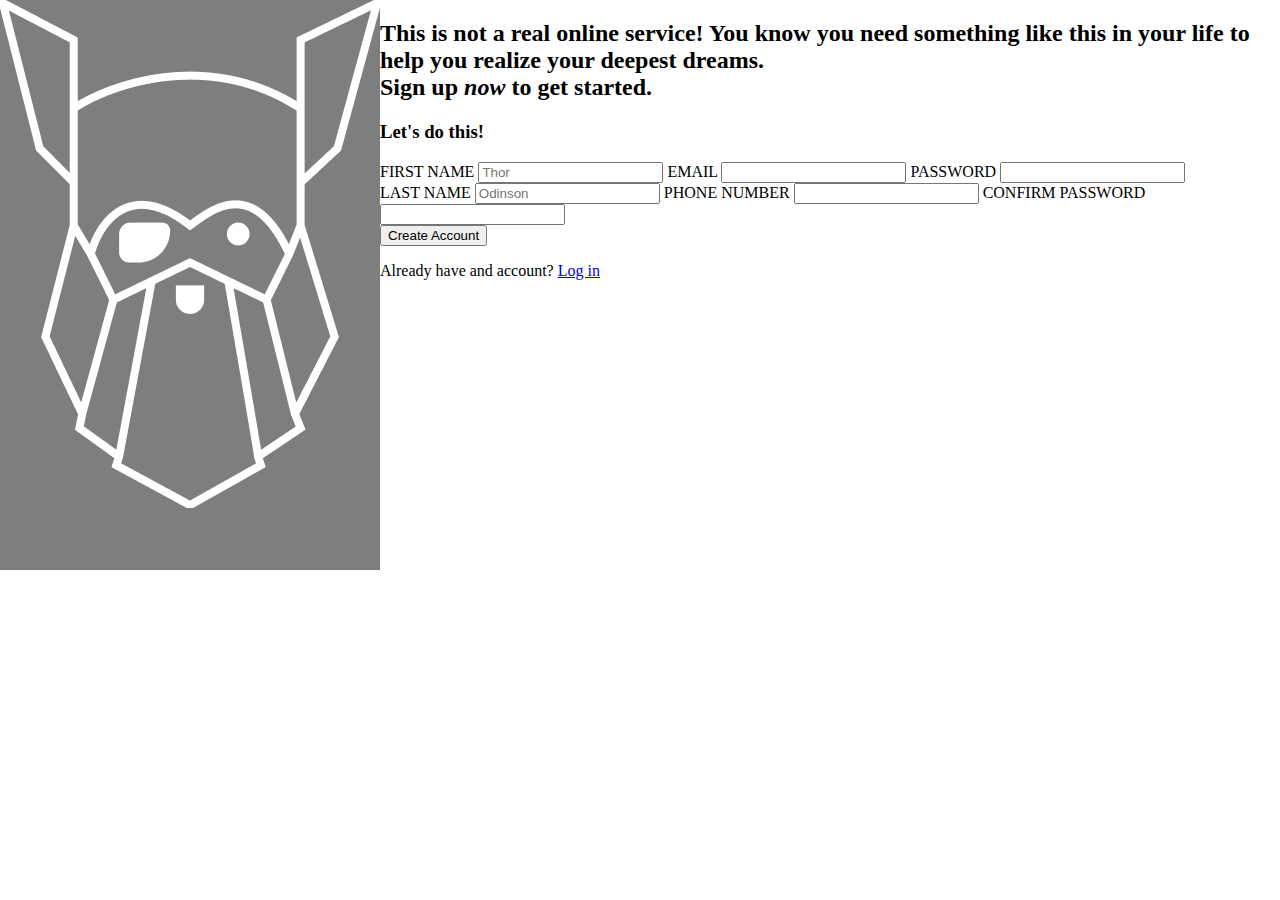
==== sign-up-form/index.html @ 165441a7 "I put down a basic structure of my page and form" ====
<!DOCTYPE html>
<html lang="en">
  <head>
    <meta charset="UTF-8" />
    <meta name="viewport" content="width=device-width, initial-scale=1.0" />
    <link rel="stylesheet" href="style.css" />
    <title>Document</title>
  </head>
  <body>
    <div class="left">
      <div class="backgroundOdin">
        <img src="odin-lined.png" />
        <h1>ODIN</h1>
      </div>
    </div>
    <div class="right">
      <h2>
        This is not a real online service! You know you need something like this
        in your life to help you realize your deepest dreams.<br />Sign up
        <em>now</em> to get started.
      </h2>
      <form>
        <div class="tableDiv">
          <h3>Let's do this!</h3>
          <div class="formCol">
            <label for="first_name">FIRST NAME</label>
            <input
              type="text"
              id="first_name"
              name="first_name"
              placeholder="Thor"
            />
            <label for="email">EMAIL</label>
            <input type="email" id="email" name="email" />
            <label for="password">PASSWORD</label>
            <input type="password" id="password" name="password" />
          </div>
          <div class="formCol">
            <label for="last_name">LAST NAME</label>
            <input
              type="text"
              id="last_name"
              name="last_name"
              placeholder="Odinson"
            />
            <label for="phone">PHONE NUMBER</label>
            <input type="number" id="phone" name="phone" />
            <label for="confirmPass">CONFIRM PASSWORD</label>
            <input type="password" id="confirmPass" name="confirmPass" />
          </div>
        </div>
        <button type="submit">Create Account</button>
      </form>
      <p>Already have and account? <a href="/login">Log in</a></p>
    </div>
  </body>
</html>
---- sign-up-form/style.css ----
body {
  display: flex;
  margin: 0px;
}

.left {
}

.backgroundOdin {
  background-color: black;
  opacity: 50%;
}
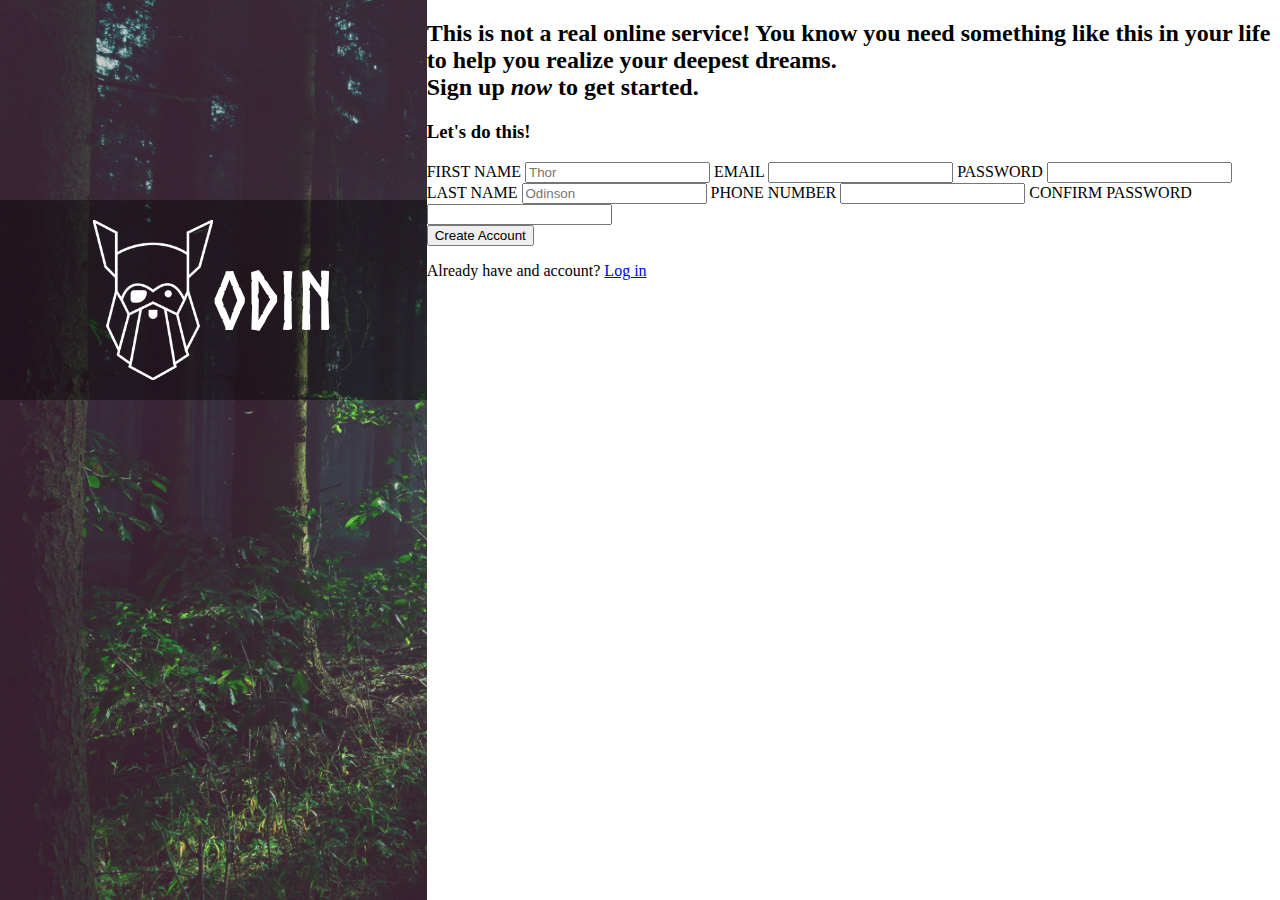
==== commit 0c5a2867: "Ive completed left side of the site" ====
--- a/sign-up-form/index.html
+++ b/sign-up-form/index.html
@@ -9,7 +9,7 @@
   <body>
     <div class="left">
       <div class="backgroundOdin">
-        <img src="odin-lined.png" />
+        <img src="odin-lined.png" class="ODIN" />
         <h1>ODIN</h1>
       </div>
     </div>
--- a/sign-up-form/style.css
+++ b/sign-up-form/style.css
@@ -3,10 +3,47 @@
   margin: 0px;
 }
 
+@font-face {
+  font-family: odinFont;
+  src: url(Norse-Bold.otf);
+}
+
+/* Ledt Side */
+
 .left {
+  background-image: url("forest.jpg");
+  background-size: cover;
+  background-repeat: no-repeat;
+  flex: 1;
+  height: 100vh;
+  position: relative;
 }
 
 .backgroundOdin {
-  background-color: black;
-  opacity: 50%;
+  background-color: rgba(0, 0, 0, 0.4);
+  display: flex;
+  height: 200px;
+  width: 100%;
+  position: relative;
+  top: 200px;
+  padding: 20px 50px;
+  box-sizing: border-box;
+  justify-content: center;
+  align-items: center;
 }
+
+.ODIN {
+  height: 100%;
+}
+
+h1 {
+  color: white;
+  font-size: 80px;
+  font-family: "odinFont", sans-serif;
+}
+
+/* Right side */
+
+.right {
+  flex: 2;
+}
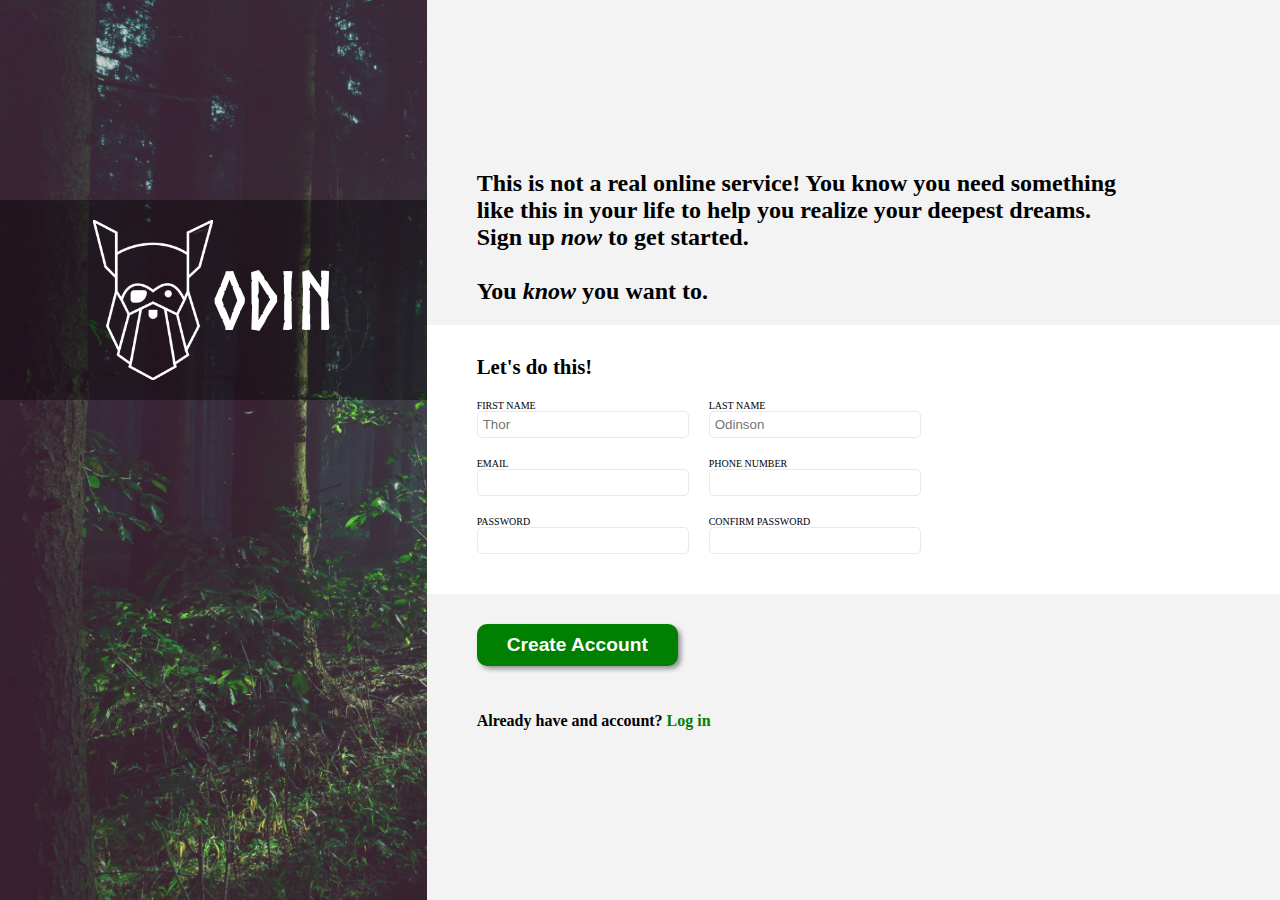
==== commit c367362a: "Basic design of both parts" ====
--- a/sign-up-form/index.html
+++ b/sign-up-form/index.html
@@ -13,40 +13,60 @@
         <h1>ODIN</h1>
       </div>
     </div>
+
+    <!-- Here starts the right side -->
+
     <div class="right">
       <h2>
-        This is not a real online service! You know you need something like this
-        in your life to help you realize your deepest dreams.<br />Sign up
-        <em>now</em> to get started.
+        This is not a real online service! You know you need something
+        <br />like this in your life to help you realize your deepest dreams.<br />Sign
+        up <em>now</em> to get started.
+        <br />
+        <br />
+        You <em>know</em> you want to.
       </h2>
       <form>
-        <div class="tableDiv">
+        <div class="form">
           <h3>Let's do this!</h3>
-          <div class="formCol">
-            <label for="first_name">FIRST NAME</label>
-            <input
-              type="text"
-              id="first_name"
-              name="first_name"
-              placeholder="Thor"
-            />
-            <label for="email">EMAIL</label>
-            <input type="email" id="email" name="email" />
-            <label for="password">PASSWORD</label>
-            <input type="password" id="password" name="password" />
-          </div>
-          <div class="formCol">
-            <label for="last_name">LAST NAME</label>
-            <input
-              type="text"
-              id="last_name"
-              name="last_name"
-              placeholder="Odinson"
-            />
-            <label for="phone">PHONE NUMBER</label>
-            <input type="number" id="phone" name="phone" />
-            <label for="confirmPass">CONFIRM PASSWORD</label>
-            <input type="password" id="confirmPass" name="confirmPass" />
+          <div class="formControl">
+            <div class="formCol">
+              <div>
+                <label for="first_name">FIRST NAME</label>
+                <input
+                  type="text"
+                  id="first_name"
+                  name="first_name"
+                  placeholder="Thor"
+                />
+              </div>
+              <div>
+                <label for="email">EMAIL</label>
+                <input type="email" id="email" name="email" />
+              </div>
+              <div>
+                <label for="password">PASSWORD</label>
+                <input type="password" id="password" name="password" />
+              </div>
+            </div>
+            <div class="formCol">
+              <div>
+                <label for="last_name">LAST NAME</label>
+                <input
+                  type="text"
+                  id="last_name"
+                  name="last_name"
+                  placeholder="Odinson"
+                />
+              </div>
+              <div>
+                <label for="phone">PHONE NUMBER</label>
+                <input type="number" id="phone" name="phone" />
+              </div>
+              <div>
+                <label for="confirmPass">CONFIRM PASSWORD</label>
+                <input type="password" id="confirmPass" name="confirmPass" />
+              </div>
+            </div>
           </div>
         </div>
         <button type="submit">Create Account</button>
--- a/sign-up-form/style.css
+++ b/sign-up-form/style.css
@@ -46,4 +46,79 @@
 
 .right {
   flex: 2;
+  padding: 150px 0px;
+  background-color: rgb(243, 243, 243);
 }
+
+h2,
+.form,
+p {
+  padding-left: 50px;
+}
+
+.form {
+  background-color: white;
+  padding-top: 30px;
+  padding-bottom: 20px;
+}
+
+h3 {
+  margin-top: 0px;
+  font-size: 1.3rem;
+}
+
+.formControl {
+  display: flex;
+  gap: 20px;
+}
+
+.formCol div {
+  display: flex;
+  flex-direction: column;
+  margin-bottom: 20px;
+}
+
+label {
+  font-size: 10px;
+}
+
+input {
+  padding: 5px;
+  width: 200px;
+  border-color: rgb(233, 233, 233);
+  border-radius: 5px;
+  border-style: solid;
+  border-width: 1px;
+}
+
+input:invalid {
+  border-color: rgb(218, 97, 97);
+}
+
+input:focus {
+  outline-color: #4a6ed6;
+  outline: none;
+  border: 1.5px solid #4a6ed6;
+  box-shadow: 2px 2px 5px #bebebe;
+}
+
+button {
+  margin: 30px 50px;
+  padding: 10px 30px;
+  background-color: green;
+  font-size: larger;
+  font-weight: 700;
+  color: white;
+  border-radius: 10px;
+  box-shadow: 3px 3px 5px rgb(146, 146, 146);
+  border-style: none;
+}
+
+p {
+  font-weight: 600;
+}
+
+p a {
+  color: green;
+  text-decoration: none;
+}
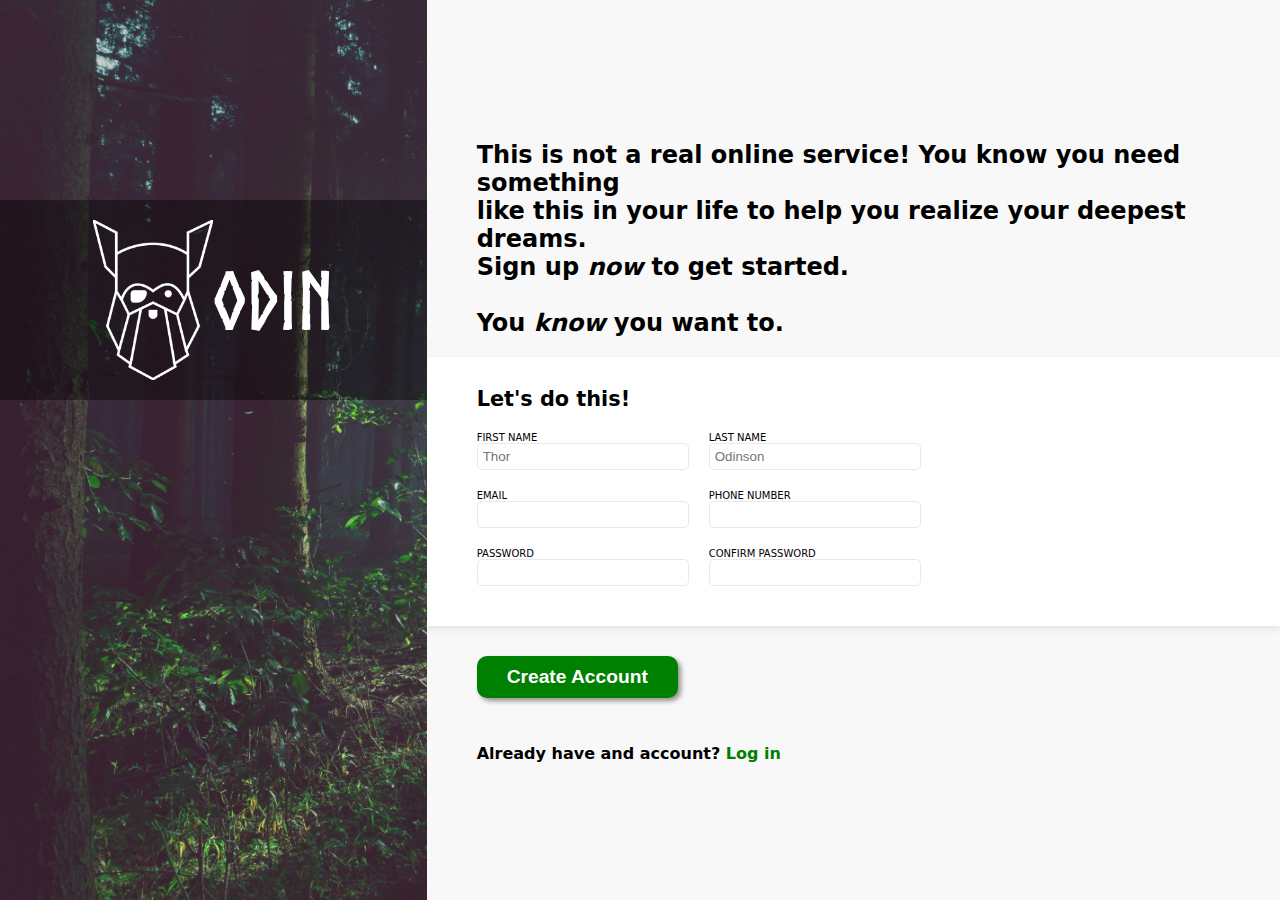
==== commit d5612172: "Final styling of fonts, colors and margins" ====
--- a/sign-up-form/index.html
+++ b/sign-up-form/index.html
@@ -45,7 +45,12 @@
               </div>
               <div>
                 <label for="password">PASSWORD</label>
-                <input type="password" id="password" name="password" />
+                <input
+                  type="password"
+                  id="password"
+                  name="password"
+                  minlength="5"
+                />
               </div>
             </div>
             <div class="formCol">
@@ -64,7 +69,12 @@
               </div>
               <div>
                 <label for="confirmPass">CONFIRM PASSWORD</label>
-                <input type="password" id="confirmPass" name="confirmPass" />
+                <input
+                  type="password"
+                  id="confirmPass"
+                  name="confirmPass"
+                  minlength="5"
+                />
               </div>
             </div>
           </div>
--- a/sign-up-form/style.css
+++ b/sign-up-form/style.css
@@ -1,6 +1,8 @@
 body {
   display: flex;
   margin: 0px;
+  font-family: system-ui, -apple-system, BlinkMacSystemFont, "Segoe UI", Roboto,
+    Oxygen, Ubuntu, Cantarell, "Open Sans", "Helvetica Neue", sans-serif;
 }
 
 @font-face {
@@ -46,8 +48,10 @@
 
 .right {
   flex: 2;
-  padding: 150px 0px;
-  background-color: rgb(243, 243, 243);
+  background-color: rgb(248, 248, 248);
+  display: flex;
+  flex-direction: column;
+  justify-content: center;
 }
 
 h2,
@@ -60,6 +64,7 @@
   background-color: white;
   padding-top: 30px;
   padding-bottom: 20px;
+  box-shadow: 0px 3px 7px rgb(226, 226, 226);
 }
 
 h3 {
